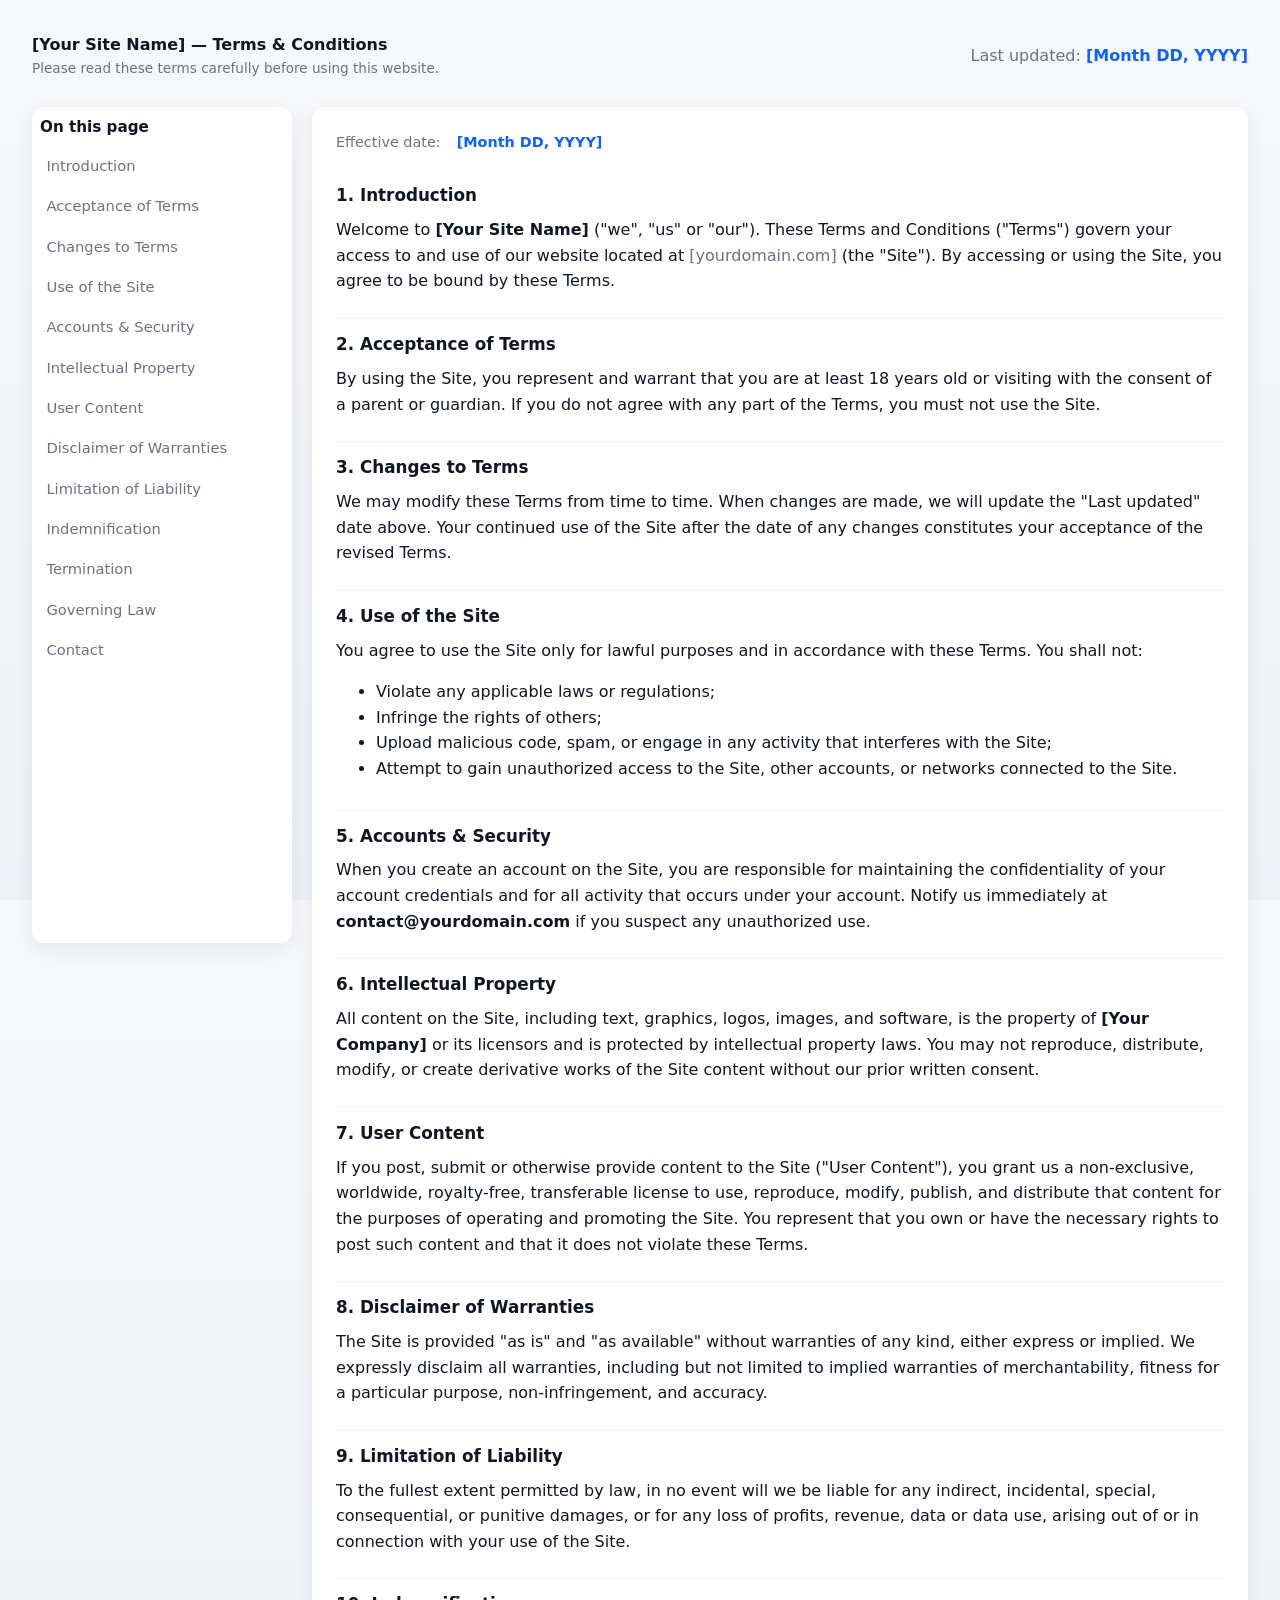
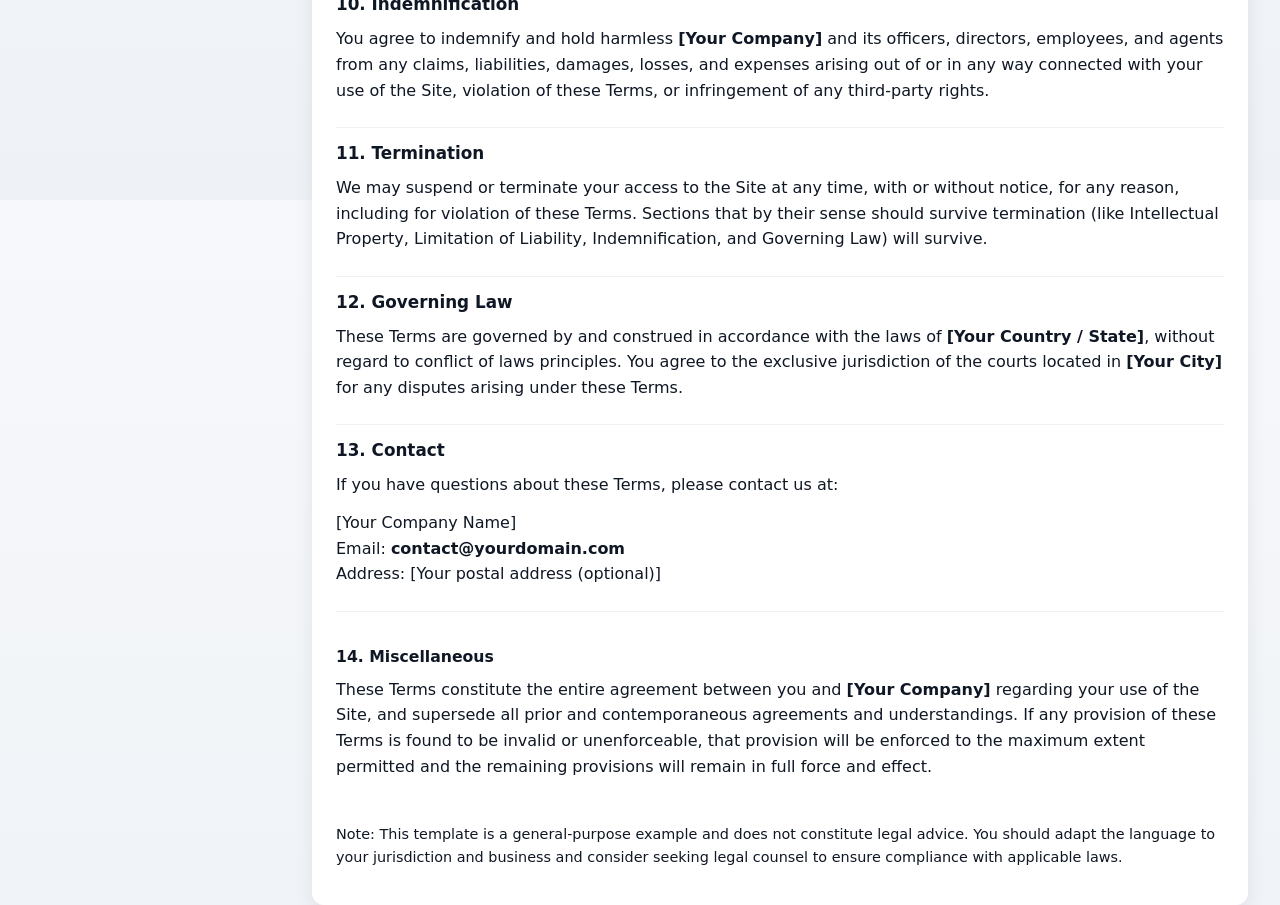
==== terms.html @ aea68ebf "Create terms.html" ====
<!doctype html>
<html lang="en">
<head>
  <meta charset="utf-8" />
  <meta name="viewport" content="width=device-width,initial-scale=1" />
  <title>Terms &amp; Conditions</title>
  <meta name="description" content="Terms and Conditions for [Your Site Name]" />

  <!--
    Single-file Terms & Conditions template (HTML + CSS only).
    Replace bracketed placeholders like [Your Company], [date], and contact@domain.com.
    This file intentionally uses no JavaScript or external resources so it's easy to drop into any site.
  -->

  <style>
    :root{
      --bg:#f7f8fb;
      --card:#ffffff;
      --muted:#6b7280;
      --accent:#0f62fe; /* change to match brand */
      --max-width:1000px;
      --radius:12px;
      --gap:1.25rem;
      --text:#0f1724;
      --print-break:avoid-page;
      font-family: Inter, ui-sans-serif, system-ui, -apple-system, "Segoe UI", Roboto, "Helvetica Neue", Arial;
    }

    /* Reset-ish */
    *{box-sizing:border-box}
    html,body{height:100%}
    body{
      margin:0;
      background:linear-gradient(180deg,var(--bg),#eef2f6);
      color:var(--text);
      line-height:1.6;
      -webkit-font-smoothing:antialiased;
      -moz-osx-font-smoothing:grayscale;
      padding:2rem;
    }

    .wrap{
      max-width:calc(var(--max-width) + 320px);
      margin:0 auto;
      display:grid;
      grid-template-columns: 260px 1fr;
      gap:var(--gap);
      align-items:start;
    }

    /* Card container */
    .card{
      background:var(--card);
      border-radius:var(--radius);
      box-shadow:0 6px 20px rgba(16,24,40,0.08);
      padding:1.25rem;
    }

    header.site-title{
      grid-column:1/-1;
      display:flex;
      align-items:center;
      justify-content:space-between;
      gap:1rem;
      margin-bottom:0.5rem;
    }

    .brand{
      display:flex;flex-direction:column;
    }
    .brand h1{font-size:1rem;margin:0}
    .brand p{margin:0;font-size:0.85rem;color:var(--muted)}

    /* Table of contents / nav */
    nav.toc{
      position:sticky;top:2rem;height:calc(100vh - 4rem);overflow:auto;padding:0.5rem;
    }
    .toc .card{padding:0.75rem}
    .toc h2{font-size:0.95rem;margin:0 0 0.5rem 0}
    .toc ul{list-style:none;padding:0;margin:0;display:flex;flex-direction:column;gap:0.25rem}
    .toc a{
      text-decoration:none;color:var(--muted);font-size:0.92rem;padding:0.4rem;border-radius:8px;display:block
    }
    .toc a:hover{background:#f1f5f9;color:var(--text)}

    main.article{
      padding:1.5rem;
    }

    main.article h2{font-size:1.05rem;margin:0 0 0.5rem 0}
    main.article h3{font-size:0.98rem;margin:1.25rem 0 0.5rem}
    main.article p{margin:0 0 0.75rem;color:var(--text)}
    .muted{color:var(--muted)}

    .meta{display:flex;gap:1rem;align-items:center;font-size:0.9rem;color:var(--muted);margin-bottom:1rem}

    .section{padding:0.75rem 0;border-top:1px solid #eef2f6}
    .section:first-of-type{border-top:0}

    /* Responsive */
    @media (max-width:980px){
      .wrap{grid-template-columns:1fr;padding:0}
      nav.toc{position:relative;height:auto}
    }

    /* Print styles */
    @media print{
      body{background:white;padding:0}
      .toc, header.site-title .actions{display:none}
      .card{box-shadow:none;border-radius:0}
      .wrap{grid-template-columns:1fr}
      .section{page-break-inside:var(--print-break)}
    }

    /* small helpers */
    .kbd{display:inline-block;padding:0.15rem 0.4rem;border-radius:6px;background:#f3f4f6;font-size:0.82rem;color:var(--muted)}
    .highlight{color:var(--accent);font-weight:600}
    .contact{font-weight:600}
  </style>
</head>
<body>
  <div class="wrap">

    <header class="site-title">
      <div class="brand">
        <h1>[Your Site Name] — Terms &amp; Conditions</h1>
        <p class="muted">Please read these terms carefully before using this website.</p>
      </div>
      <div class="actions muted">
        Last updated: <strong class="highlight">[Month DD, YYYY]</strong>
      </div>
    </header>

    <nav class="toc card" aria-label="Table of contents">
      <h2>On this page</h2>
      <ul>
        <li><a href="#intro">Introduction</a></li>
        <li><a href="#acceptance">Acceptance of Terms</a></li>
        <li><a href="#changes">Changes to Terms</a></li>
        <li><a href="#use">Use of the Site</a></li>
        <li><a href="#accounts">Accounts &amp; Security</a></li>
        <li><a href="#intellectual">Intellectual Property</a></li>
        <li><a href="#user-content">User Content</a></li>
        <li><a href="#disclaimer">Disclaimer of Warranties</a></li>
        <li><a href="#liability">Limitation of Liability</a></li>
        <li><a href="#indemnity">Indemnification</a></li>
        <li><a href="#termination">Termination</a></li>
        <li><a href="#governing">Governing Law</a></li>
        <li><a href="#contact">Contact</a></li>
      </ul>
    </nav>

    <main class="article card" role="main">

      <div class="meta">
        <span class="muted">Effective date:</span>
        <span><strong class="highlight">[Month DD, YYYY]</strong></span>
      </div>

      <section id="intro" class="section">
        <h2>1. Introduction</h2>
        <p>Welcome to <strong>[Your Site Name]</strong> ("we", "us" or "our"). These Terms and Conditions ("Terms") govern your access to and use of our website located at <span class="muted">[yourdomain.com]</span> (the "Site"). By accessing or using the Site, you agree to be bound by these Terms.</p>
      </section>

      <section id="acceptance" class="section">
        <h2>2. Acceptance of Terms</h2>
        <p>By using the Site, you represent and warrant that you are at least 18 years old or visiting with the consent of a parent or guardian. If you do not agree with any part of the Terms, you must not use the Site.</p>
      </section>

      <section id="changes" class="section">
        <h2>3. Changes to Terms</h2>
        <p>We may modify these Terms from time to time. When changes are made, we will update the "Last updated" date above. Your continued use of the Site after the date of any changes constitutes your acceptance of the revised Terms.</p>
      </section>

      <section id="use" class="section">
        <h2>4. Use of the Site</h2>
        <p>You agree to use the Site only for lawful purposes and in accordance with these Terms. You shall not:</p>
        <ul>
          <li>Violate any applicable laws or regulations;</li>
          <li>Infringe the rights of others;</li>
          <li>Upload malicious code, spam, or engage in any activity that interferes with the Site;</li>
          <li>Attempt to gain unauthorized access to the Site, other accounts, or networks connected to the Site.</li>
        </ul>
      </section>

      <section id="accounts" class="section">
        <h2>5. Accounts &amp; Security</h2>
        <p>When you create an account on the Site, you are responsible for maintaining the confidentiality of your account credentials and for all activity that occurs under your account. Notify us immediately at <span class="contact">contact@yourdomain.com</span> if you suspect any unauthorized use.</p>
      </section>

      <section id="intellectual" class="section">
        <h2>6. Intellectual Property</h2>
        <p>All content on the Site, including text, graphics, logos, images, and software, is the property of <strong>[Your Company]</strong> or its licensors and is protected by intellectual property laws. You may not reproduce, distribute, modify, or create derivative works of the Site content without our prior written consent.</p>
      </section>

      <section id="user-content" class="section">
        <h2>7. User Content</h2>
        <p>If you post, submit or otherwise provide content to the Site ("User Content"), you grant us a non-exclusive, worldwide, royalty-free, transferable license to use, reproduce, modify, publish, and distribute that content for the purposes of operating and promoting the Site. You represent that you own or have the necessary rights to post such content and that it does not violate these Terms.</p>
      </section>

      <section id="disclaimer" class="section">
        <h2>8. Disclaimer of Warranties</h2>
        <p>The Site is provided "as is" and "as available" without warranties of any kind, either express or implied. We expressly disclaim all warranties, including but not limited to implied warranties of merchantability, fitness for a particular purpose, non-infringement, and accuracy.</p>
      </section>

      <section id="liability" class="section">
        <h2>9. Limitation of Liability</h2>
        <p>To the fullest extent permitted by law, in no event will we be liable for any indirect, incidental, special, consequential, or punitive damages, or for any loss of profits, revenue, data or data use, arising out of or in connection with your use of the Site.</p>
      </section>

      <section id="indemnity" class="section">
        <h2>10. Indemnification</h2>
        <p>You agree to indemnify and hold harmless <strong>[Your Company]</strong> and its officers, directors, employees, and agents from any claims, liabilities, damages, losses, and expenses arising out of or in any way connected with your use of the Site, violation of these Terms, or infringement of any third-party rights.</p>
      </section>

      <section id="termination" class="section">
        <h2>11. Termination</h2>
        <p>We may suspend or terminate your access to the Site at any time, with or without notice, for any reason, including for violation of these Terms. Sections that by their sense should survive termination (like Intellectual Property, Limitation of Liability, Indemnification, and Governing Law) will survive.</p>
      </section>

      <section id="governing" class="section">
        <h2>12. Governing Law</h2>
        <p>These Terms are governed by and construed in accordance with the laws of <strong>[Your Country / State]</strong>, without regard to conflict of laws principles. You agree to the exclusive jurisdiction of the courts located in <strong>[Your City]</strong> for any disputes arising under these Terms.</p>
      </section>

      <section id="contact" class="section">
        <h2>13. Contact</h2>
        <p>If you have questions about these Terms, please contact us at:</p>
        <p class="muted">[Your Company Name]<br>
        Email: <span class="contact">contact@yourdomain.com</span><br>
        Address: [Your postal address (optional)]</p>
      </section>

      <section id="misc" class="section">
        <h3>14. Miscellaneous</h3>
        <p>These Terms constitute the entire agreement between you and <strong>[Your Company]</strong> regarding your use of the Site, and supersede all prior and contemporaneous agreements and understandings. If any provision of these Terms is found to be invalid or unenforceable, that provision will be enforced to the maximum extent permitted and the remaining provisions will remain in full force and effect.</p>
      </section>

      <footer class="muted" style="margin-top:1.25rem;font-size:0.9rem">
        <p>Note: This template is a general-purpose example and does not constitute legal advice. You should adapt the language to your jurisdiction and business and consider seeking legal counsel to ensure compliance with applicable laws.</p>
      </footer>

    </main>

  </div>
</body>
</html>
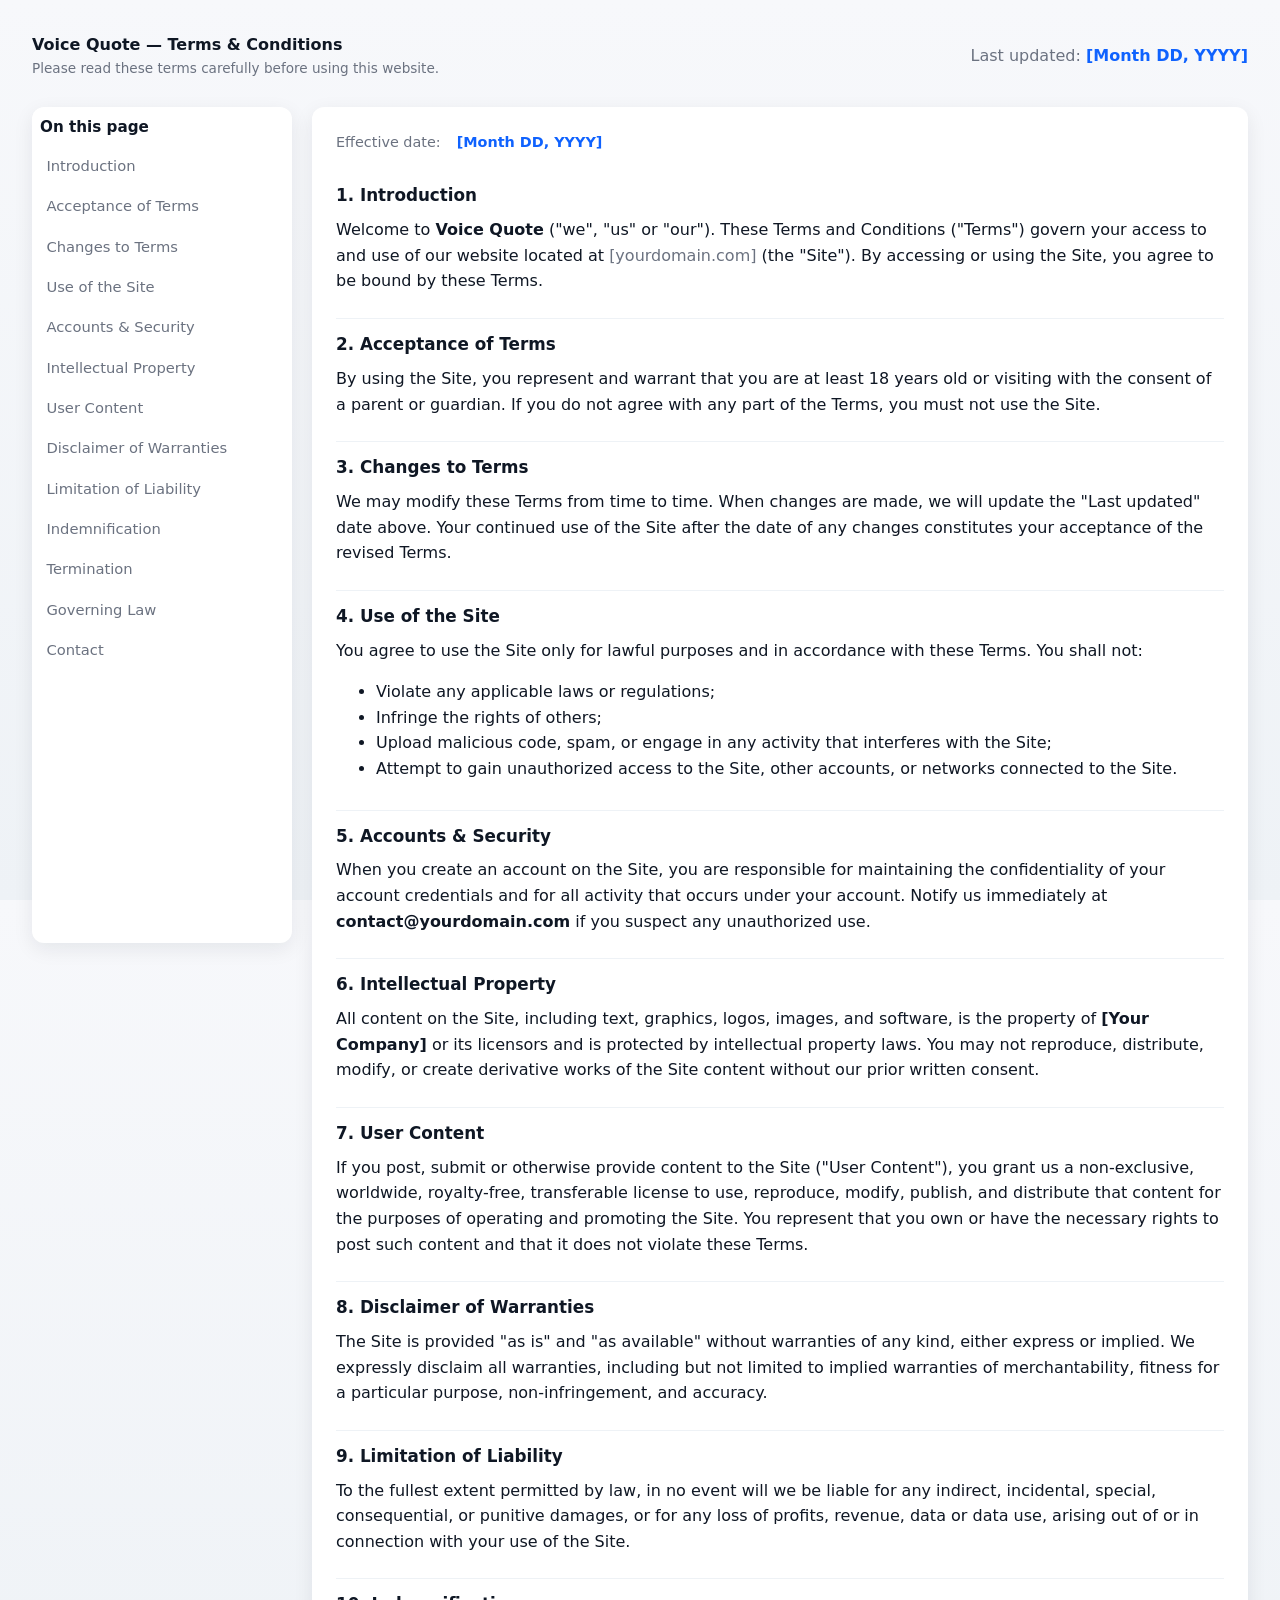
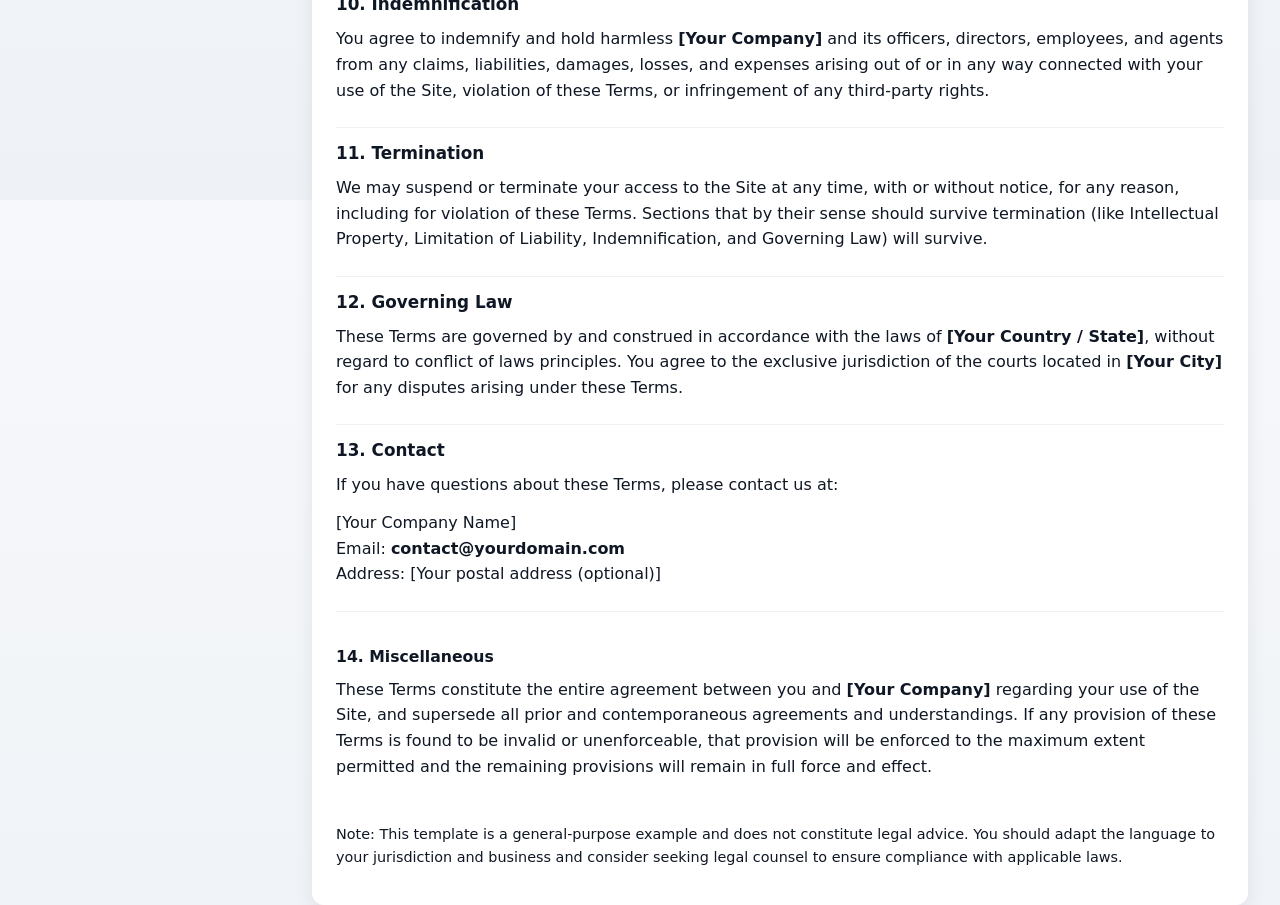
==== commit 25059cad: "Update terms.html" ====
--- a/terms.html
+++ b/terms.html
@@ -123,7 +123,7 @@
 
     <header class="site-title">
       <div class="brand">
-        <h1>[Your Site Name] — Terms &amp; Conditions</h1>
+        <h1>Voice Quote — Terms &amp; Conditions</h1>
         <p class="muted">Please read these terms carefully before using this website.</p>
       </div>
       <div class="actions muted">
@@ -159,7 +159,7 @@
 
       <section id="intro" class="section">
         <h2>1. Introduction</h2>
-        <p>Welcome to <strong>[Your Site Name]</strong> ("we", "us" or "our"). These Terms and Conditions ("Terms") govern your access to and use of our website located at <span class="muted">[yourdomain.com]</span> (the "Site"). By accessing or using the Site, you agree to be bound by these Terms.</p>
+        <p>Welcome to <strong>Voice Quote</strong> ("we", "us" or "our"). These Terms and Conditions ("Terms") govern your access to and use of our website located at <span class="muted">[yourdomain.com]</span> (the "Site"). By accessing or using the Site, you agree to be bound by these Terms.</p>
       </section>
 
       <section id="acceptance" class="section">
